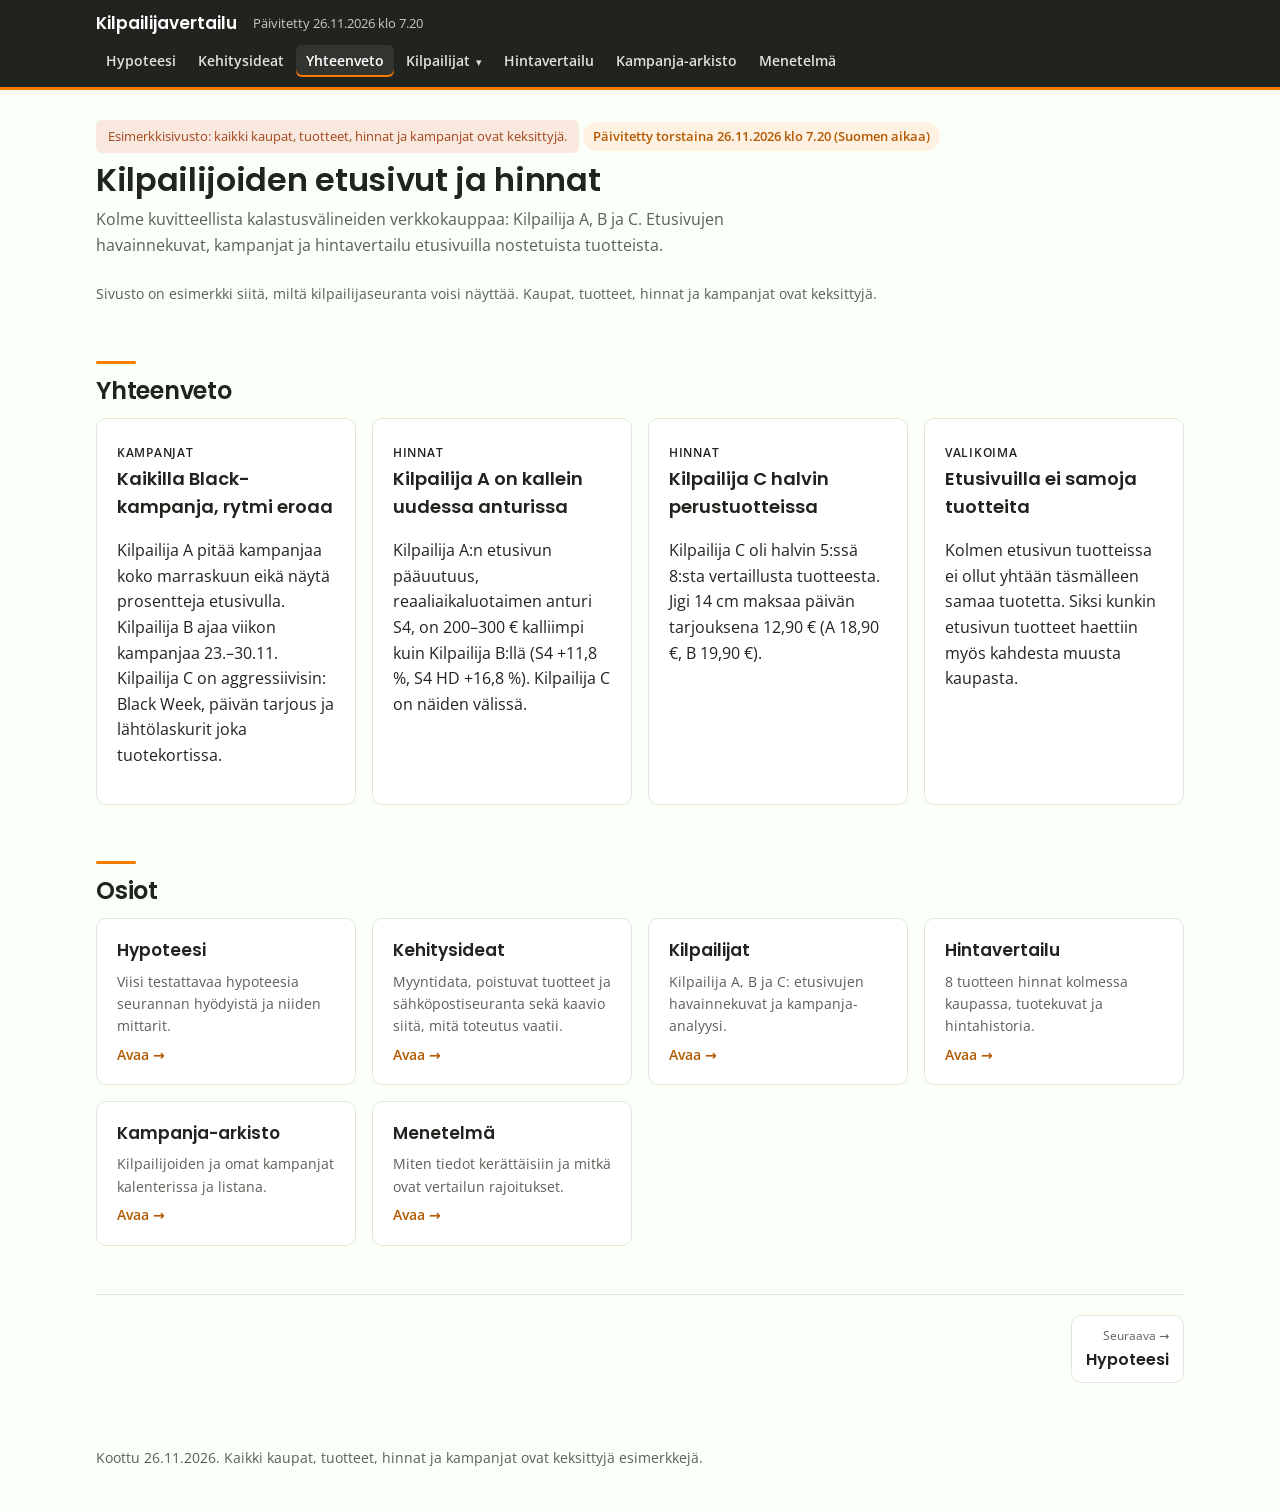
==== index.html @ c69e12e6 "Kilpailijavertailu: esimerkkisivusto keksityllä datalla Kaikki kaupat (Kilpailija A, B ja C), tuotte" ====
<!doctype html>
<html lang="fi">
<head>
<meta charset="utf-8">
<meta name="viewport" content="width=device-width, initial-scale=1">
<title>Kilpailijavertailu</title>
<meta name="description" content="Kuvitteellinen esimerkki kilpailijaseurannasta: etusivujen kampanjat ja hintavertailu.">
<link rel="preconnect" href="https://fonts.googleapis.com">
<link rel="preconnect" href="https://fonts.gstatic.com" crossorigin>
<link href="https://fonts.googleapis.com/css2?family=Open+Sans:wght@400;600;700&family=Poppins:wght@600;700&display=swap" rel="stylesheet">
<link rel="stylesheet" href="assets/style.css">
</head>
<body>
<header class="top">
  <div class="wrap">
    <a class="brandlink" href="index.html"><strong>Kilpailijavertailu</strong></a>
    <span class="updated">Päivitetty <time datetime="2026-11-26T07:20+02:00">26.11.2026 klo 7.20</time></span>
    <button type="button" class="navtoggle" aria-expanded="false" aria-controls="navlist"><span aria-hidden="true">☰</span> Valikko</button>
    <nav class="mainnav" aria-label="Päävalikko">
      <ul id="navlist">
        <li><a href="hypoteesi.html">Hypoteesi</a></li>
        <li><a href="kehitysideat.html">Kehitysideat</a></li>
        <li><a href="index.html" class="active" aria-current="page">Yhteenveto</a></li>
        <li class="has-sub">
          <button type="button" class="subtoggle" aria-expanded="false" aria-controls="sub-kilp">Kilpailijat <span aria-hidden="true">▾</span></button>
          <ul class="sub" id="sub-kilp">
            <li><a href="kilpailijat.html">Kaikki kilpailijat</a></li>
            <li><a href="kilpailija-a.html"><span class="dot" style="background:var(--ka)"></span>Kilpailija A</a></li>
            <li><a href="kilpailija-b.html"><span class="dot" style="background:var(--kb)"></span>Kilpailija B</a></li>
            <li><a href="kilpailija-c.html"><span class="dot" style="background:var(--kc)"></span>Kilpailija C</a></li>
          </ul>
        </li>
        <li><a href="hintavertailu.html">Hintavertailu</a></li>
        <li><a href="kampanja-arkisto.html">Kampanja-arkisto</a></li>
        <li><a href="menetelma.html">Menetelmä</a></li>
      </ul>
    </nav>
  </div>
</header>

<main class="wrap" id="top">
  <p class="fiction-note">Esimerkkisivusto: kaikki kaupat, tuotteet, hinnat ja kampanjat ovat keksittyjä.</p>
  <p class="updated-banner">Päivitetty <time datetime="2026-11-26T07:20+02:00">torstaina 26.11.2026 klo 7.20</time> (Suomen aikaa)</p>
  <h1>Kilpailijoiden etusivut ja hinnat</h1>
  <p class="lede">Kolme kuvitteellista kalastusvälineiden verkkokauppaa: Kilpailija A, B ja C. Etusivujen havainnekuvat, kampanjat ja hintavertailu etusivuilla nostetuista tuotteista.</p>
  <p class="meta">Sivusto on esimerkki siitä, miltä kilpailijaseuranta voisi näyttää. Kaupat, tuotteet, hinnat ja kampanjat ovat keksittyjä.</p>
  <section id="yhteenveto">
    <h2>Yhteenveto</h2>
    <div class="cards">
      <div class="card">
        <span class="tag">Kampanjat</span>
        <h3>Kaikilla Black-kampanja, rytmi eroaa</h3>
        <p>Kilpailija A pitää kampanjaa koko marraskuun eikä näytä prosentteja etusivulla. Kilpailija B ajaa viikon kampanjaa 23.–30.11. Kilpailija C on aggressiivisin: Black Week, päivän tarjous ja lähtölaskurit joka tuotekortissa.</p>
      </div>
      <div class="card">
        <span class="tag">Hinnat</span>
        <h3>Kilpailija A on kallein uudessa anturissa</h3>
        <p>Kilpailija A:n etusivun pääuutuus, reaaliaikaluotaimen anturi S4, on 200–300 € kalliimpi kuin Kilpailija B:llä (S4 +11,8 %, S4 HD +16,8 %). Kilpailija C on näiden välissä.</p>
      </div>
      <div class="card">
        <span class="tag">Hinnat</span>
        <h3>Kilpailija C halvin perustuotteissa</h3>
        <p>Kilpailija C oli halvin 5:ssä 8:sta vertaillusta tuotteesta. Jigi 14 cm maksaa päivän tarjouksena 12,90 € (A 18,90 €, B 19,90 €).</p>
      </div>
      <div class="card">
        <span class="tag">Valikoima</span>
        <h3>Etusivuilla ei samoja tuotteita</h3>
        <p>Kolmen etusivun tuotteissa ei ollut yhtään täsmälleen samaa tuotetta. Siksi kunkin etusivun tuotteet haettiin myös kahdesta muusta kaupasta.</p>
      </div>
    </div>
  </section>

  <section id="osiot">
    <h2>Osiot</h2>
    <div class="sections">
      <a class="seccard" href="hypoteesi.html"><b>Hypoteesi</b><span>Viisi testattavaa hypoteesia seurannan hyödyistä ja niiden mittarit.</span><i>Avaa →</i></a>
      <a class="seccard" href="kehitysideat.html"><b>Kehitysideat</b><span>Myyntidata, poistuvat tuotteet ja sähköpostiseuranta sekä kaavio siitä, mitä toteutus vaatii.</span><i>Avaa →</i></a>
      <a class="seccard" href="kilpailijat.html"><b>Kilpailijat</b><span>Kilpailija A, B ja C: etusivujen havainnekuvat ja kampanja-analyysi.</span><i>Avaa →</i></a>
      <a class="seccard" href="hintavertailu.html"><b>Hintavertailu</b><span>8 tuotteen hinnat kolmessa kaupassa, tuotekuvat ja hintahistoria.</span><i>Avaa →</i></a>
      <a class="seccard" href="kampanja-arkisto.html"><b>Kampanja-arkisto</b><span>Kilpailijoiden ja omat kampanjat kalenterissa ja listana.</span><i>Avaa →</i></a>
      <a class="seccard" href="menetelma.html"><b>Menetelmä</b><span>Miten tiedot kerättäisiin ja mitkä ovat vertailun rajoitukset.</span><i>Avaa →</i></a>
    </div>
  </section>

  <nav class="pager" aria-label="Sivut">
    <a class="next" href="hypoteesi.html"><small>Seuraava →</small><b>Hypoteesi</b></a>
  </nav>

  <footer>Koottu 26.11.2026. Kaikki kaupat, tuotteet, hinnat ja kampanjat ovat keksittyjä esimerkkejä.</footer>
</main>

<dialog id="lb"><img alt=""></dialog>
<script src="assets/site.js"></script>
</body>
</html>
---- assets/style.css ----
:root{
  /* Taimenmies-blogin väripaletti: vaalea vihertävä tausta, tumma oliivi, oranssi korostus */
  --bg:#fafff7; --surface:#ffffff; --text:#21231e; --muted:#5c5f57; --border:#e3e6dc;
  --brand:#f57c00; --dark:#21231e;
  --accent:#b35900; --accent-soft:#fff1e2; --warn:#a3461d; --warn-soft:#f9e8de; --good:#1f7a43; --good-soft:#e2f3e8;
  --ka:#c0582b; --kb:#4f7a2f; --kc:#8a4fb0;
}
@media (prefers-color-scheme: dark){
  :root:not([data-theme="light"]){
    --bg:#161814; --surface:#21231e; --text:#eceee8; --muted:#a9ada3; --border:#33362f;
    --brand:#f57c00; --dark:#0f100d;
    --accent:#ff9a3c; --accent-soft:#3a2a1a; --warn:#f0a07a; --warn-soft:#3a2219; --good:#7fd49f; --good-soft:#1c3426;
  }
}
:root[data-theme="dark"]{
  --bg:#161814; --surface:#21231e; --text:#eceee8; --muted:#a9ada3; --border:#33362f;
  --brand:#f57c00; --dark:#0f100d;
  --accent:#ff9a3c; --accent-soft:#3a2a1a; --warn:#f0a07a; --warn-soft:#3a2219; --good:#7fd49f; --good-soft:#1c3426;
}
*{box-sizing:border-box}
html{-webkit-text-size-adjust:100%}
body{margin:0;background:var(--bg);color:var(--text);font:16px/1.6 "Open Sans",system-ui,-apple-system,"Segoe UI",Roboto,sans-serif}
h1,h2,h3,header.top strong,.kpi,.stage .lbl{font-family:Poppins,system-ui,sans-serif;font-weight:600}
h1,h2{letter-spacing:-.01em}
a{color:var(--accent)}
.wrap{max-width:1120px;margin:0 auto;padding:0 16px}
header.top{border-bottom:3px solid var(--brand);background:var(--dark);color:#fff;position:sticky;top:0;z-index:50}
header.top .updated{color:#c9ccc3}
header.top .wrap{display:flex;gap:8px 16px;align-items:center;padding-top:10px;padding-bottom:10px;flex-wrap:wrap}
.brandlink{color:#fff;text-decoration:none}
header.top .updated{font-size:12.5px;margin-right:auto}
.mainnav ul{list-style:none;margin:0;padding:0}
#navlist{display:flex;gap:2px;align-items:center}
#navlist > li{position:relative}
#navlist a,.subtoggle{display:inline-flex;align-items:center;gap:6px;font:600 14px/1 "Open Sans",system-ui,sans-serif;color:#dfe2d9;text-decoration:none;padding:9px 10px;border-radius:6px;background:none;border:0;cursor:pointer;white-space:nowrap}
#navlist a:hover,.subtoggle:hover,#navlist a.active,.subtoggle.active{color:#fff;background:rgba(255,255,255,.08)}
#navlist a.active,.subtoggle.active{box-shadow:inset 0 -2px 0 var(--brand)}
#navlist a:focus-visible,.subtoggle:focus-visible,.navtoggle:focus-visible{outline:2px solid var(--brand);outline-offset:1px}
.subtoggle span{font-size:11px;transition:transform .15s}
.subtoggle[aria-expanded="true"] span{transform:rotate(180deg)}
.sub{display:none;position:absolute;top:100%;left:0;margin-top:6px;min-width:220px;background:var(--dark);border:1px solid #3a3d35;border-top:3px solid var(--brand);border-radius:0 0 8px 8px;padding:6px!important;box-shadow:0 10px 24px rgba(0,0,0,.25)}
.has-sub.open .sub,.has-sub:focus-within .sub,.subtoggle[aria-expanded="true"] + .sub{display:block}
.has-sub.esc .sub{display:none!important}
.has-sub.open::after,.has-sub:focus-within::after{content:"";position:absolute;left:-8px;right:-8px;top:100%;height:14px}
.has-sub.open .subtoggle span,.has-sub:focus-within .subtoggle span{transform:rotate(180deg)}
.sub a{display:flex!important;width:100%;padding:10px 12px!important}
.navtoggle{display:none;font:600 14px/1 "Open Sans",system-ui,sans-serif;color:#fff;background:rgba(255,255,255,.08);border:1px solid #3a3d35;border-radius:6px;padding:9px 12px;cursor:pointer}
section[id],h3[id]{scroll-margin-top:84px}
@media (max-width:1000px){
  .navtoggle{display:inline-flex;gap:6px}
  .mainnav{width:100%;display:none}
  .mainnav.open{display:block}
  #navlist{flex-direction:column;align-items:stretch;padding:6px 0 4px}
  #navlist a,.subtoggle{width:100%;padding:12px 10px}
  .sub{display:block;position:static;border:0;box-shadow:none;background:none;padding:0 0 0 16px!important;min-width:0}
  .subtoggle span{display:none}
  section[id],h3[id]{scroll-margin-top:72px}
}
@media (prefers-reduced-motion:reduce){.subtoggle span{transition:none}}
header.top strong{font-size:17px}
h1{font-size:32px;line-height:1.2;margin:8px 0 8px}
.updated{font-size:13px;color:var(--muted)}
.updated-banner{display:inline-block;margin:32px 0 0;font-size:13px;font-weight:600;padding:4px 10px;border-radius:999px;background:var(--accent-soft);color:var(--accent)}
h2{font-size:24px;margin:56px 0 12px;line-height:1.25}
section:not(.comp) > h2::before{content:"";display:block;width:40px;height:3px;border-radius:2px;background:var(--brand);margin-bottom:12px}
h3{font-size:18px;margin:24px 0 8px}
.lede{color:var(--muted);max-width:70ch;margin:0 0 24px}
.meta{font-size:14px;color:var(--muted)}
.cards{display:grid;grid-template-columns:repeat(auto-fit,minmax(260px,1fr));gap:16px}
.card{background:var(--surface);border:1px solid var(--border);border-radius:10px;padding:20px}
.card h3{margin-top:0}
.kpi{font-size:28px;font-weight:700;line-height:1.1}
.tag{display:inline-block;font-size:12px;font-weight:600;letter-spacing:.06em;text-transform:uppercase;color:var(--text)}
.dot{display:inline-block;width:10px;height:10px;border-radius:50%;margin-right:8px;vertical-align:middle}
.comp{background:var(--surface);border:1px solid var(--border);border-radius:12px;padding:24px;margin:24px 0}
.comp-head{display:flex;align-items:baseline;gap:12px;flex-wrap:wrap;margin-bottom:8px}
.comp-head h3{margin:0;font-size:24px}
.complist{display:grid;grid-template-columns:repeat(auto-fit,minmax(260px,1fr));gap:16px;margin:16px 0 8px}
.compcard{background:var(--surface);border:1px solid var(--border);border-top:4px solid var(--c);border-radius:10px;padding:18px 20px;display:flex;flex-direction:column;gap:8px}
.compcard h3{margin:0;font-size:19px}
.compcard p{margin:0;font-size:15px}
.compcard .links{margin-top:auto;padding-top:8px;display:flex;gap:16px;flex-wrap:wrap;font-size:14px;font-weight:600}
.shots{display:grid;grid-template-columns:repeat(auto-fit,minmax(280px,1fr));gap:12px;margin:16px 0}
figure{margin:0}
figure img{width:100%;height:auto;display:block;border-radius:8px;border:1px solid var(--border);cursor:zoom-in}
figcaption{font-size:13px;color:var(--muted);margin-top:6px}
ul.points{padding-left:20px;margin:8px 0}
ul.points li{margin:6px 0}
.cols{display:grid;grid-template-columns:repeat(auto-fit,minmax(280px,1fr));gap:24px}
.table-wrap{overflow-x:auto;background:var(--surface);border:1px solid var(--border);border-radius:10px}
table{border-collapse:collapse;width:100%;min-width:720px;font-size:15px}
th,td{padding:12px 14px;border-bottom:1px solid var(--border);text-align:left;vertical-align:top}
th{font-size:13px;color:var(--muted);font-weight:600;background:var(--bg)}
td.num,th.num{text-align:right;font-variant-numeric:tabular-nums;white-space:nowrap}
tr:last-child td{border-bottom:0}
.best{background:var(--good-soft);color:var(--good);font-weight:700}
.worst{color:var(--warn)}
.na{color:var(--muted)}
.home{font-size:11px;font-weight:700;letter-spacing:.02em;color:var(--accent);display:block}
.diff{font-size:12px;color:var(--muted);display:block;font-weight:400}
.note{font-size:14px;color:var(--muted)}
.callout{border-left:4px solid var(--warn);background:var(--warn-soft);padding:14px 16px;border-radius:6px;margin:16px 0}
/* Hypoteesit */
.hyps{display:grid;grid-template-columns:repeat(auto-fit,minmax(300px,1fr));gap:16px;margin:16px 0 0}
.hyp{background:var(--surface);border:1px solid var(--border);border-radius:10px;padding:18px 20px;display:flex;flex-direction:column;gap:10px}
.hyp .num{font-family:Poppins,system-ui,sans-serif;font-size:13px;font-weight:700;color:var(--accent);letter-spacing:.04em;text-transform:uppercase}
.hyp h3{margin:0;font-size:17px;line-height:1.35}
.hyp p{margin:0;font-size:15px}
.hyp .metric{margin-top:auto;border-top:1px solid var(--border);padding-top:10px;font-size:14px;color:var(--muted)}
.hyp .metric b{color:var(--text)}
/* Tuotekuvat ja hintahistoria */
.prod{display:flex;gap:12px;align-items:flex-start}
.prod img{width:56px;height:56px;border-radius:6px;border:1px solid var(--border);background:#fff;object-fit:contain;flex:none}
.pname{display:block}
.histbtn{margin-top:6px;font:600 13px/1.2 "Open Sans",system-ui,sans-serif;color:var(--accent);background:none;border:0;padding:4px 0;cursor:pointer}
.histbtn:hover{text-decoration:underline}
.histbtn:focus-visible{outline:2px solid var(--accent);outline-offset:2px;border-radius:3px}
.histbtn span{display:inline-block;transition:transform .15s}
.histbtn[aria-expanded="true"] span{transform:rotate(90deg)}
tr.hist td{background:var(--bg);padding:16px 18px}
.histchart{width:100%;height:auto;display:block;max-width:900px}
.histchart text{font:11px "Open Sans",system-ui,sans-serif;fill:var(--muted)}
.histchart .grid{stroke:var(--border);stroke-width:1}
.histchart .lbl{font-weight:700;font-size:12px}
.histlegend{display:flex;flex-wrap:wrap;gap:6px 18px;font-size:13px;color:var(--muted);margin:0 0 8px}
.histlegend span{display:inline-flex;align-items:center;gap:6px}
.histlegend i{display:inline-block;width:18px;height:3px;border-radius:2px}
.histlegend i.dash{background:repeating-linear-gradient(90deg,var(--muted) 0 4px,transparent 4px 7px);height:2px}
@media (prefers-reduced-motion:reduce){.histbtn span{transition:none}}
/* Kampanjakalenteri */
:root{--oma:#2f6fb0}
@media (prefers-color-scheme: dark){:root:not([data-theme="light"]){--oma:#6aa5e6}}
:root[data-theme="dark"]{--oma:#6aa5e6}
.viewtabs{display:inline-flex;border:1px solid var(--border);border-radius:8px;overflow:hidden;margin:4px 0 12px}
.viewtabs button{font:inherit;font-size:14px;font-weight:600;padding:8px 16px;border:0;background:var(--surface);color:var(--muted);cursor:pointer}
.viewtabs button[aria-pressed="true"]{background:var(--dark);color:#fff}
.calctl{display:flex;flex-wrap:wrap;gap:12px 24px;align-items:flex-end;background:var(--surface);border:1px solid var(--border);border-radius:10px;padding:14px 16px;margin:0 0 12px}
.calctl fieldset{border:0;margin:0;padding:0;display:flex;flex-wrap:wrap;gap:8px 14px;align-items:center}
.calctl legend{font-size:12px;font-weight:700;letter-spacing:.05em;text-transform:uppercase;color:var(--muted);padding:0;margin-bottom:6px;width:100%}
.calctl label{font-size:14px;display:inline-flex;align-items:center;gap:6px;cursor:pointer}
.calctl input[type=date],.calctl select{font:inherit;font-size:14px;padding:6px 8px;border:1px solid var(--border);border-radius:6px;background:var(--bg);color:var(--text)}
.calctl input[type=checkbox]{accent-color:var(--accent);width:16px;height:16px}
.swatch{display:inline-block;width:14px;height:6px;border-radius:3px}
.calwrap{overflow-x:auto;background:var(--surface);border:1px solid var(--border);border-radius:10px;margin:0 0 12px}
.cal{position:relative;min-width:var(--minw,900px)}
.cal-title{font-family:Poppins,system-ui,sans-serif;font-weight:600;font-size:14px;padding:10px 12px 0}
.cal-head,.cal-lane{display:grid;grid-template-columns:96px 1fr}
.cal-head .days{display:grid;grid-template-columns:repeat(var(--n),1fr);border-bottom:1px solid var(--border)}
.cal-head .days div{font-size:11px;text-align:center;color:var(--muted);padding:4px 0 6px;line-height:1.2;font-variant-numeric:tabular-nums}
.cal-head .days div.mstart{color:var(--text);font-weight:700}
.cal-head .days div.wknd{background:color-mix(in srgb,var(--border) 45%,transparent)}
.cal-lane{border-bottom:1px solid var(--border)}
.cal-lane:last-child{border-bottom:0}
.cal-lane .lname{font-size:13px;font-weight:600;padding:10px 10px;display:flex;align-items:flex-start;gap:6px;border-right:1px solid var(--border);position:sticky;left:0;background:var(--surface);z-index:2}
.cal-lane .track{position:relative;min-height:36px;background-image:linear-gradient(to right,var(--border) 1px,transparent 1px);background-size:calc(100% / var(--n)) 100%}
.cal-bar{position:absolute;height:20px;border-radius:4px;border:0;padding:0 6px;font:600 11.5px/20px "Open Sans",system-ui,sans-serif;color:#fff;text-align:left;white-space:nowrap;overflow:hidden;text-overflow:ellipsis;cursor:pointer;background:var(--c)}
.cal-bar.demo{background:repeating-linear-gradient(135deg,var(--c) 0 6px,color-mix(in srgb,var(--c) 70%,#fff) 6px 12px);outline:1px dashed var(--c);outline-offset:1px}
.cal-bar.mail{border-radius:10px}
.cal-bar:hover,.cal-bar:focus-visible{filter:brightness(1.1);outline:2px solid var(--text);outline-offset:1px;z-index:3}
.cal-bar.sel{outline:2px solid var(--text);outline-offset:1px;z-index:3}
.cal-today{position:absolute;top:0;bottom:0;width:2px;background:var(--brand);z-index:1;pointer-events:none}
.cal-legend{display:flex;flex-wrap:wrap;gap:8px 18px;font-size:13px;color:var(--muted);margin:0 0 12px}
.cal-legend span{display:inline-flex;align-items:center;gap:6px}
.lg-real,.lg-demo{display:inline-block;width:22px;height:10px;border-radius:3px;background:var(--muted)}
.lg-demo{background:repeating-linear-gradient(135deg,var(--muted) 0 4px,var(--border) 4px 8px)}
.caldetail{background:var(--surface);border:1px solid var(--border);border-left:4px solid var(--c,var(--accent));border-radius:10px;padding:16px 18px;margin:0 0 12px}
.caldetail h4{margin:0 0 4px;font-family:Poppins,system-ui,sans-serif;font-size:17px}
.caldetail dl{display:grid;grid-template-columns:150px 1fr;gap:6px 16px;margin:10px 0 0;font-size:15px}
.caldetail dt{color:var(--muted);font-size:14px}
.caldetail dd{margin:0}
.cmp{width:100%;min-width:0;font-size:14px}
.cmp td,.cmp th{padding:8px 12px}
.calempty{padding:14px 16px;color:var(--muted);font-size:14px}
@media (max-width:700px){.caldetail dl{grid-template-columns:1fr}.caldetail dt{margin-top:6px}}
/* Kehitysideat */
.ideas{display:grid;grid-template-columns:repeat(auto-fit,minmax(280px,1fr));gap:16px;margin:16px 0 8px}
.idea{background:var(--surface);border:1px solid var(--border);border-left:4px solid var(--accent);border-radius:10px;padding:18px 20px}
.idea h3{margin:0 0 6px;font-size:17px}
.idea p{margin:0;color:var(--muted);font-size:15px}
.flow{display:grid;grid-template-columns:1fr auto 1fr auto 1fr auto 1fr;align-items:stretch;gap:8px;margin:20px 0 8px}
.stage{background:var(--surface);border:1px solid var(--border);border-radius:10px;padding:14px}
.stage .lbl{font-size:12px;font-weight:700;letter-spacing:.04em;text-transform:uppercase;color:var(--accent);margin-bottom:8px}
.node{border:1px solid var(--border);background:var(--bg);border-radius:8px;padding:8px 10px;margin:6px 0;font-size:14px;line-height:1.35}
.node b{display:block;font-size:14px}
.node span{color:var(--muted);font-size:12.5px}
.node.out{background:var(--good-soft);border-color:transparent}
.node.out b{color:var(--good)}
.arrow{display:flex;align-items:center;justify-content:center;color:var(--muted)}
.arrow svg{width:24px;height:24px}
.needs{display:grid;grid-template-columns:repeat(auto-fit,minmax(320px,1fr));gap:4px 32px;margin:16px 0 0;padding-left:20px}
.needs li{margin:4px 0}
@media (max-width:860px){.flow{grid-template-columns:1fr}.arrow svg{transform:rotate(90deg)}}
/* Kampanja-arkisto */
.archive{margin:12px 0 0;background:var(--surface);border:1px solid var(--border);border-radius:10px;overflow:hidden}
.archive details{border-bottom:1px solid var(--border)}
.archive details:last-child{border-bottom:0}
.archive summary{list-style:none;cursor:pointer;display:grid;grid-template-columns:110px 130px 1fr auto;gap:12px;align-items:center;padding:14px 16px}
.archive summary::-webkit-details-marker{display:none}
.archive summary:hover{background:var(--bg)}
.archive summary:focus-visible{outline:2px solid var(--accent);outline-offset:-2px}
.archive .date{font-size:14px;color:var(--muted);font-variant-numeric:tabular-nums}
.archive .who{font-size:14px;font-weight:600;white-space:nowrap}
.archive .theme{font-weight:600}
.archive .badges{display:flex;gap:6px;flex-wrap:wrap;justify-content:flex-end}
.badge{font-size:11.5px;font-weight:600;padding:2px 8px;border-radius:999px;background:var(--bg);border:1px solid var(--border);color:var(--muted);white-space:nowrap}
.badge.real{background:var(--good-soft);border-color:transparent;color:var(--good)}
.badge.demo{background:var(--warn-soft);border-color:transparent;color:var(--warn)}
.archive summary .chev{display:inline-block;transition:transform .15s;color:var(--muted);margin-left:4px}
.archive details[open] summary .chev{transform:rotate(90deg)}
.archive dl{display:grid;grid-template-columns:160px 1fr;gap:6px 16px;margin:0;padding:4px 16px 18px 16px;font-size:15px}
.archive dt{color:var(--muted);font-size:14px}
.archive dd{margin:0}
.demo-note{border-left:4px solid var(--warn);background:var(--warn-soft);padding:10px 14px;border-radius:6px;font-size:14px;margin:12px 0}
@media (max-width:700px){.archive summary{grid-template-columns:1fr auto;gap:4px 12px}.archive .theme{grid-column:1/-1}.archive .badges{grid-column:1/-1;justify-content:flex-start}.archive dl{grid-template-columns:1fr}.archive dt{margin-top:6px}}
@media (prefers-reduced-motion:reduce){.archive summary .chev{transition:none}}
footer{margin:64px 0 40px;font-size:14px;color:var(--muted)}
dialog{border:0;padding:0;background:transparent;max-width:96vw}
dialog img{max-width:96vw;max-height:90vh;display:block;border-radius:8px}
dialog::backdrop{background:rgba(0,0,0,.75)}
@media (max-width:600px){h1{font-size:26px}h2{font-size:21px}.comp{padding:16px}}
/* Monisivuinen rakenne */
.crumbs{margin:32px 0 0;font-size:13px;color:var(--muted)}
.crumbs a{color:var(--muted)}
.crumbs + h1,.crumbs + section > h1:first-child,.crumbs + section .comp-head{margin-top:8px}
main > section:first-of-type > h1:first-child{margin-top:8px}
.comp-head h1{margin:0;font-size:30px}
.pager{display:flex;justify-content:space-between;gap:16px;flex-wrap:wrap;margin:48px 0 0;padding-top:20px;border-top:1px solid var(--border)}
.pager a{display:flex;flex-direction:column;gap:2px;text-decoration:none;padding:10px 14px;border:1px solid var(--border);border-radius:10px;background:var(--surface);min-width:0;max-width:100%}
.pager a:hover{border-color:var(--brand)}
.pager small{color:var(--muted);font-size:12px}
.pager b{font-family:Poppins,system-ui,sans-serif;font-weight:600;color:var(--text)}
.pager .next{margin-left:auto;text-align:right}
.sections{display:grid;grid-template-columns:repeat(auto-fit,minmax(230px,1fr));gap:16px}
.seccard{display:flex;flex-direction:column;gap:6px;background:var(--surface);border:1px solid var(--border);border-radius:10px;padding:18px 20px;text-decoration:none;color:var(--text)}
.seccard:hover{border-color:var(--brand)}
.seccard b{font-family:Poppins,system-ui,sans-serif;font-weight:600;font-size:17px}
.seccard span{color:var(--muted);font-size:14px}
.seccard i{font-style:normal;color:var(--accent);font-weight:600;font-size:14px;margin-top:auto}
.morelink{font-weight:600}
.fiction-note{margin:16px 0 0;font-size:13px;color:var(--warn);background:var(--warn-soft);border-radius:6px;padding:6px 12px;display:inline-block}
.fiction-note + .crumbs{margin-top:12px}
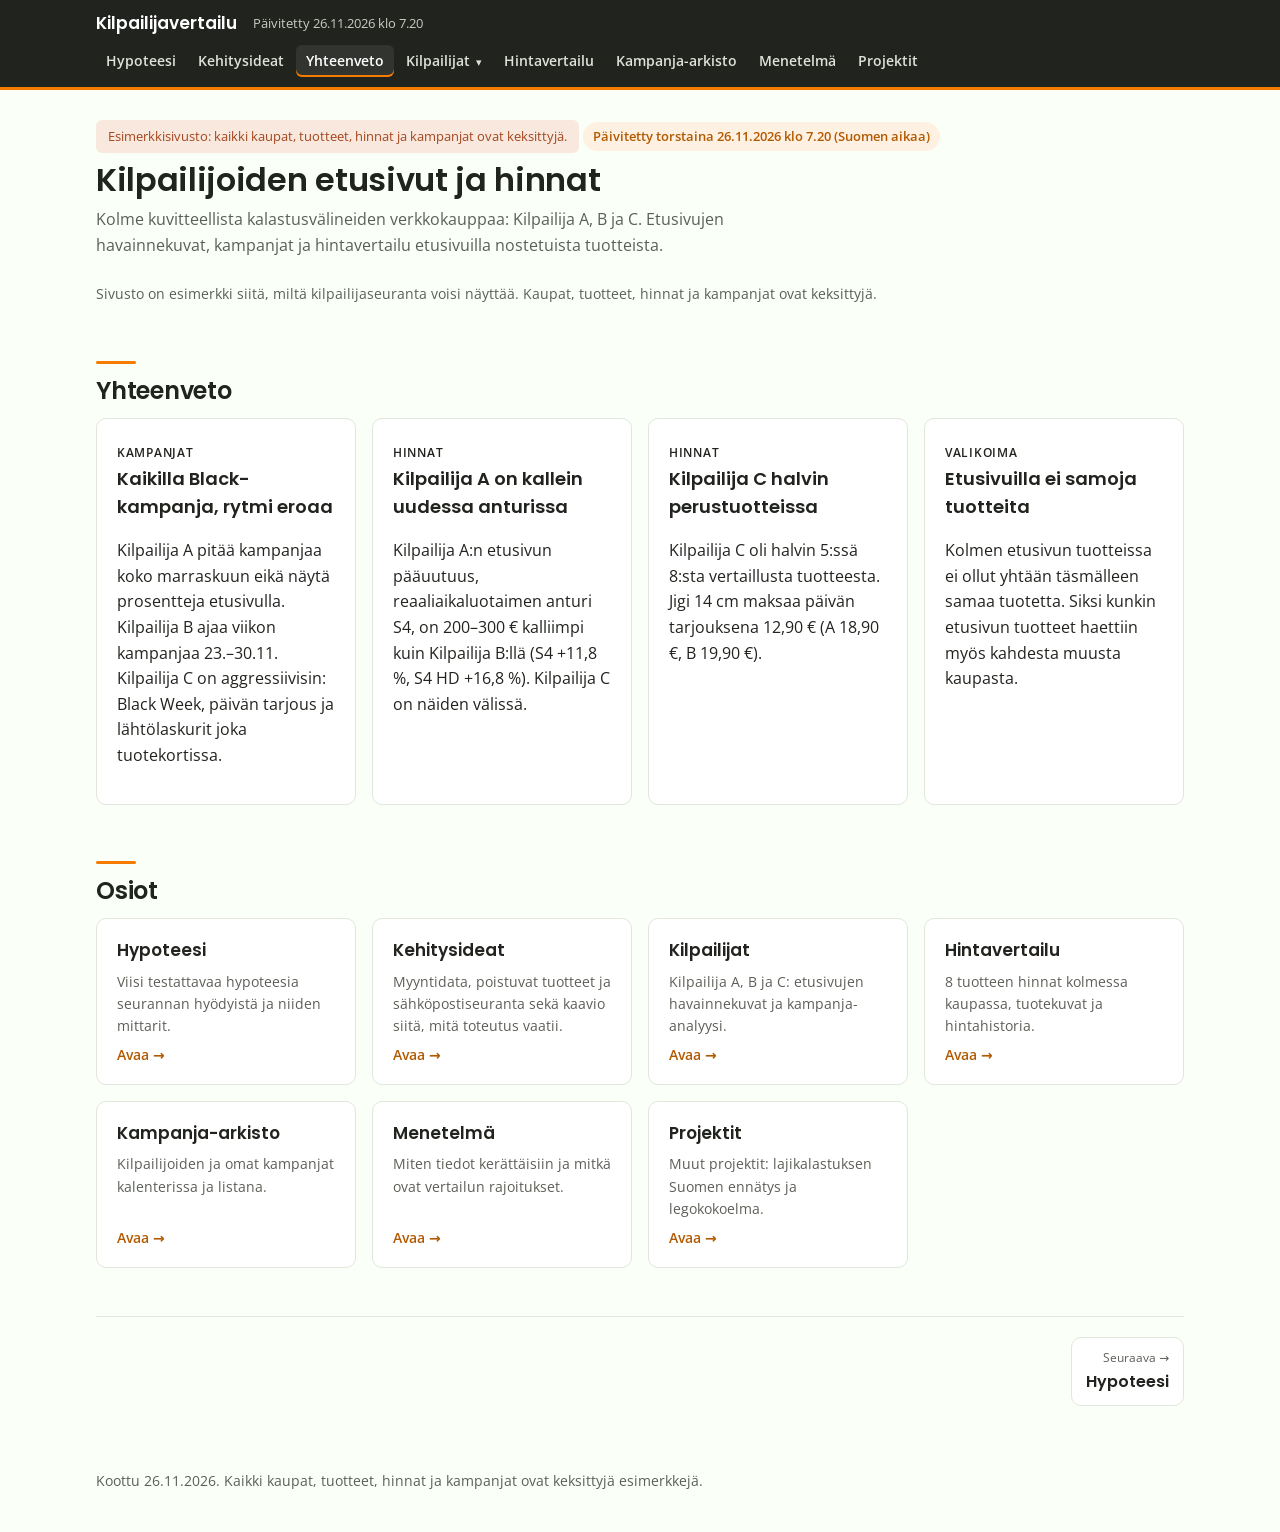
==== commit 3044ae3e: "Projektit-sivu: linkit Kalastusennätykset- ja Legopaketit-sivustoille Co-Authored-By: Claude Opus 5." ====
--- a/index.html
+++ b/index.html
@@ -33,6 +33,7 @@
         <li><a href="hintavertailu.html">Hintavertailu</a></li>
         <li><a href="kampanja-arkisto.html">Kampanja-arkisto</a></li>
         <li><a href="menetelma.html">Menetelmä</a></li>
+        <li><a href="projektit.html">Projektit</a></li>
       </ul>
     </nav>
   </div>
@@ -79,6 +80,7 @@
       <a class="seccard" href="hintavertailu.html"><b>Hintavertailu</b><span>8 tuotteen hinnat kolmessa kaupassa, tuotekuvat ja hintahistoria.</span><i>Avaa →</i></a>
       <a class="seccard" href="kampanja-arkisto.html"><b>Kampanja-arkisto</b><span>Kilpailijoiden ja omat kampanjat kalenterissa ja listana.</span><i>Avaa →</i></a>
       <a class="seccard" href="menetelma.html"><b>Menetelmä</b><span>Miten tiedot kerättäisiin ja mitkä ovat vertailun rajoitukset.</span><i>Avaa →</i></a>
+      <a class="seccard" href="projektit.html"><b>Projektit</b><span>Muut projektit: lajikalastuksen Suomen ennätys ja legokokoelma.</span><i>Avaa →</i></a>
     </div>
   </section>
 
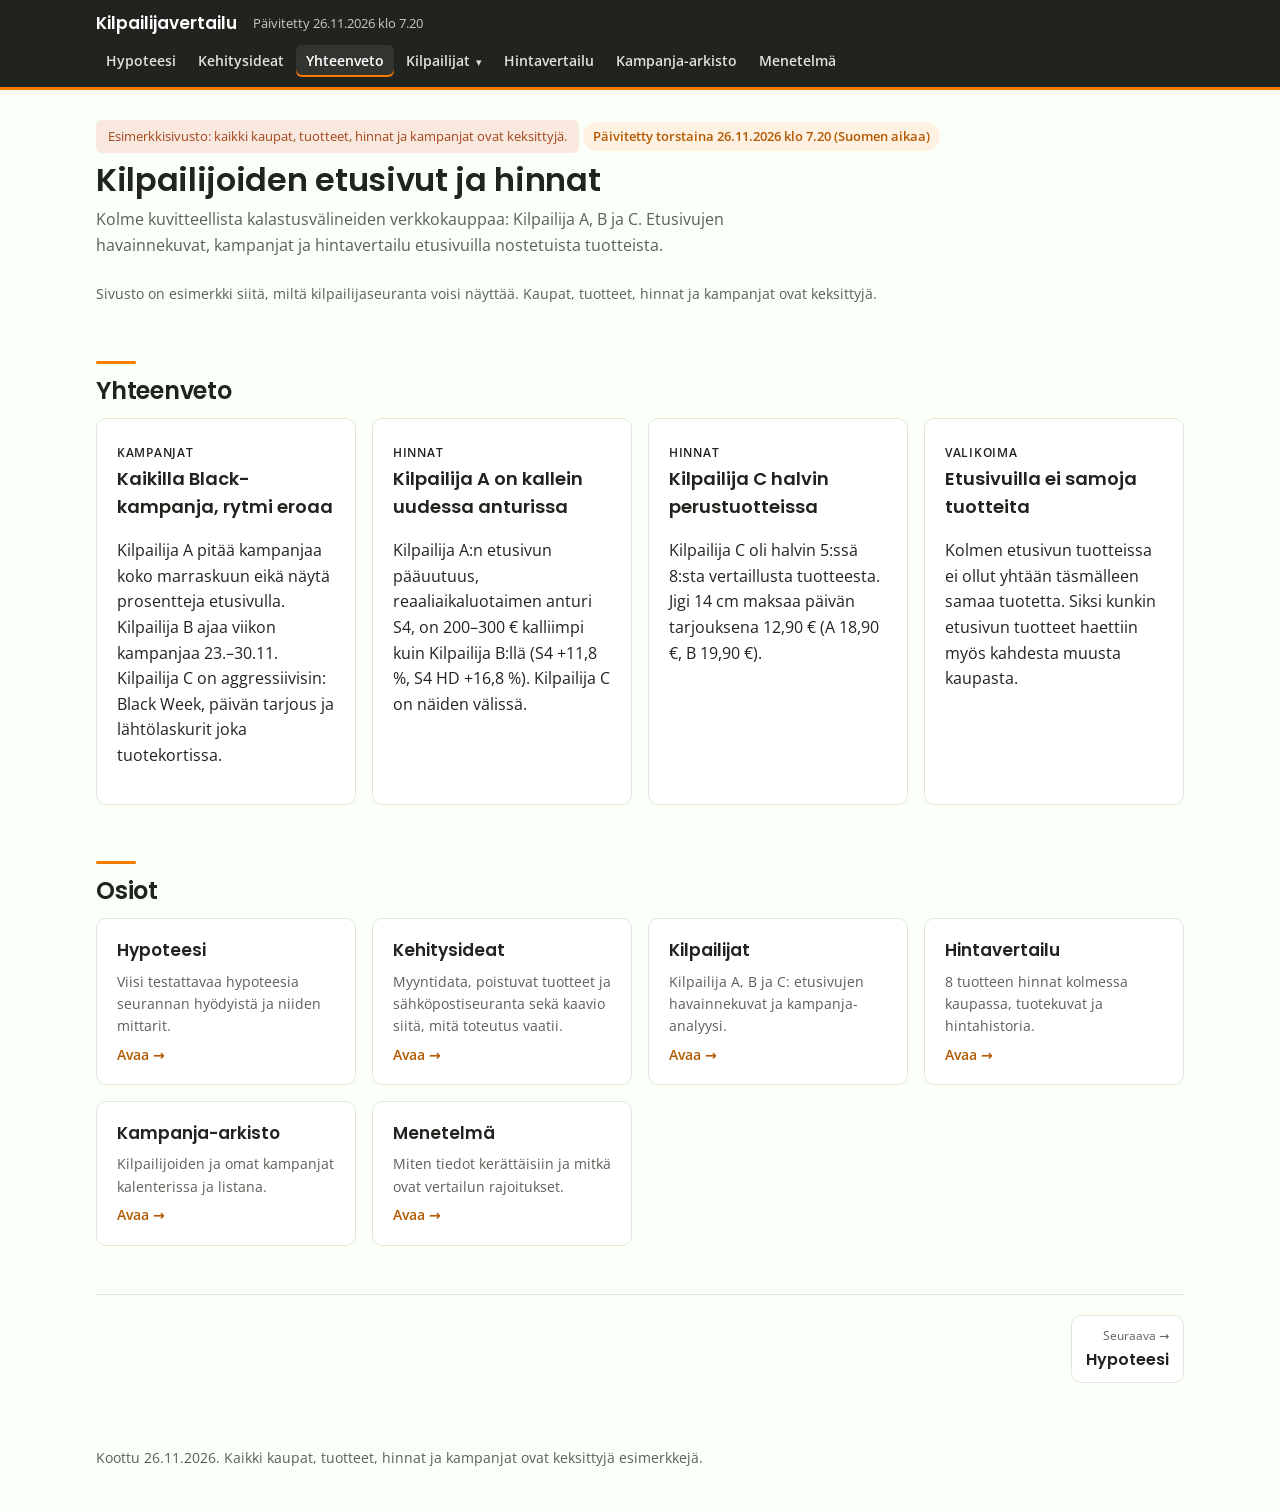
==== commit 2200343d: "Poistetaan Projektit-sivu ja sen valikkolinkki Co-Authored-By: Claude Opus 5.5 <noreply@anthropic.co" ====
--- a/index.html
+++ b/index.html
@@ -33,7 +33,6 @@
         <li><a href="hintavertailu.html">Hintavertailu</a></li>
         <li><a href="kampanja-arkisto.html">Kampanja-arkisto</a></li>
         <li><a href="menetelma.html">Menetelmä</a></li>
-        <li><a href="projektit.html">Projektit</a></li>
       </ul>
     </nav>
   </div>
@@ -80,7 +79,6 @@
       <a class="seccard" href="hintavertailu.html"><b>Hintavertailu</b><span>8 tuotteen hinnat kolmessa kaupassa, tuotekuvat ja hintahistoria.</span><i>Avaa →</i></a>
       <a class="seccard" href="kampanja-arkisto.html"><b>Kampanja-arkisto</b><span>Kilpailijoiden ja omat kampanjat kalenterissa ja listana.</span><i>Avaa →</i></a>
       <a class="seccard" href="menetelma.html"><b>Menetelmä</b><span>Miten tiedot kerättäisiin ja mitkä ovat vertailun rajoitukset.</span><i>Avaa →</i></a>
-      <a class="seccard" href="projektit.html"><b>Projektit</b><span>Muut projektit: lajikalastuksen Suomen ennätys ja legokokoelma.</span><i>Avaa →</i></a>
     </div>
   </section>
 
